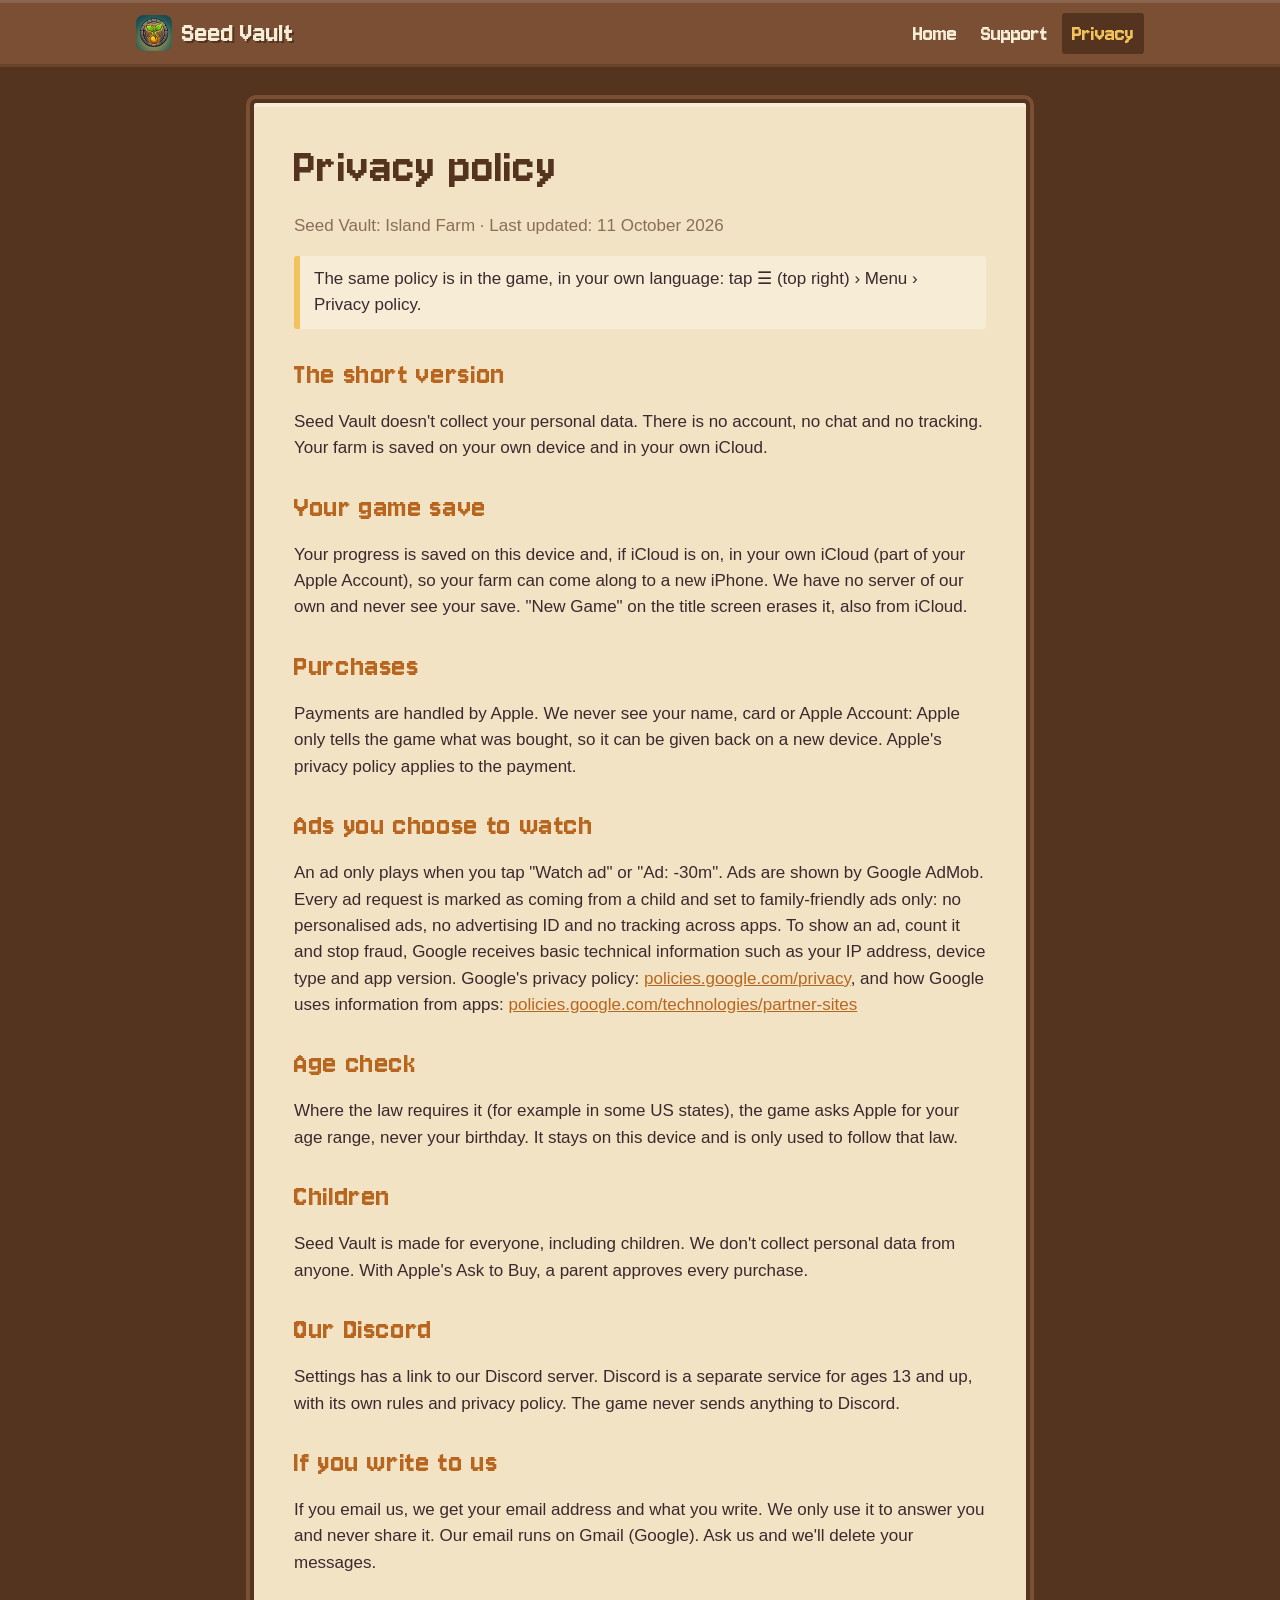
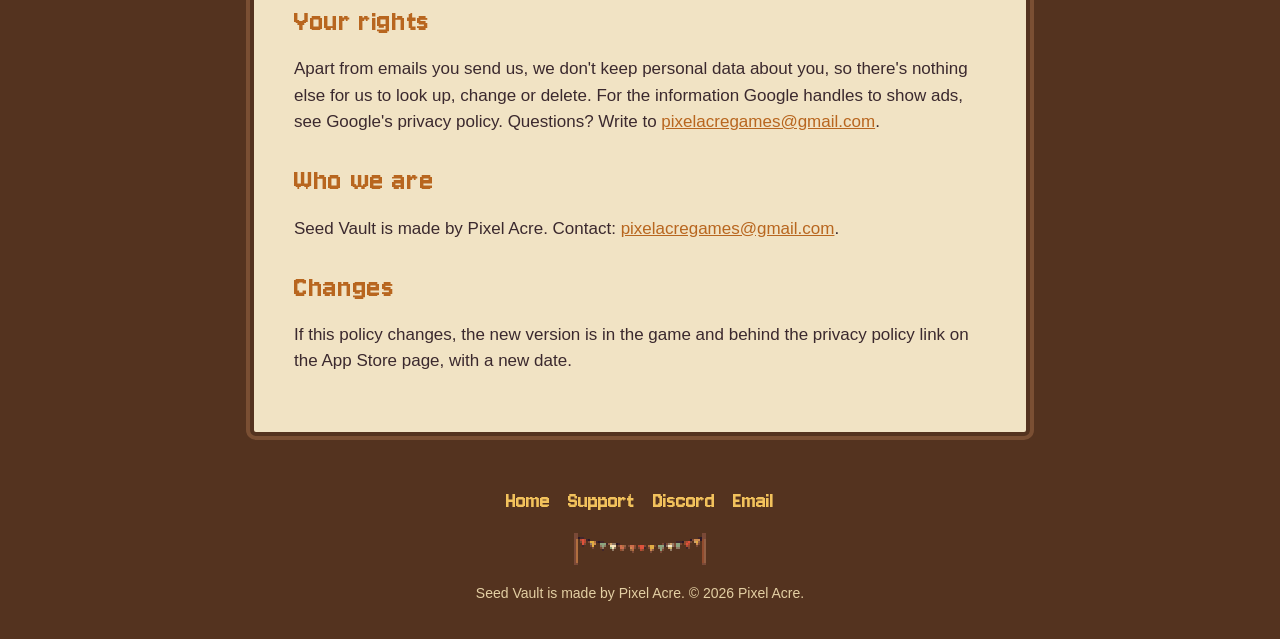
==== privacy.html @ 50d83bbb "Add files via upload" ====
<!doctype html>
<html lang="en">
<head>
  <meta charset="utf-8">
  <meta name="viewport" content="width=device-width, initial-scale=1">
  <title>Seed Vault Privacy Policy</title>
  <meta name="description" content="The privacy policy of Seed Vault, a farming game for iPhone by Pixel Acre. The game doesn't collect your personal data.">
  <meta name="theme-color" content="#7a4f33">
  <link rel="icon" type="image/png" sizes="32x32" href="images/favicon-32.png">
  <link rel="icon" type="image/png" sizes="64x64" href="images/favicon-64.png">
  <link rel="apple-touch-icon" href="images/apple-touch-icon.png">
  <link rel="stylesheet" href="style.css">
</head>
<body>
  <header class="topbar">
    <div class="inner">
      <a class="brand" href="index.html"><img src="images/favicon-64.png" alt=""><span>Seed Vault</span></a>
      <nav class="nav" aria-label="Pages">
        <a href="index.html">Home</a>
        <a href="support.html">Support</a>
        <a href="privacy.html" aria-current="page">Privacy</a>
      </nav>
    </div>
  </header>

  <main>
    <article class="panel narrow policy">
      <h1>Privacy policy</h1>
      <p class="muted">Seed Vault: Island Farm · Last updated: 11 October 2026</p>
      <p class="note">The same policy is in the game, in your own language: tap ☰ (top right) › Menu › Privacy policy.</p>

      <h2>The short version</h2>
      <p>Seed Vault doesn't collect your personal data. There is no account, no chat and no tracking. Your farm is saved on your own device and in your own iCloud.</p>

      <h2>Your game save</h2>
      <p>Your progress is saved on this device and, if iCloud is on, in your own iCloud (part of your Apple Account), so your farm can come along to a new iPhone. We have no server of our own and never see your save. "New Game" on the title screen erases it, also from iCloud.</p>

      <h2>Purchases</h2>
      <p>Payments are handled by Apple. We never see your name, card or Apple Account: Apple only tells the game what was bought, so it can be given back on a new device. Apple's privacy policy applies to the payment.</p>

      <h2>Ads you choose to watch</h2>
      <p>An ad only plays when you tap "Watch ad" or "Ad: -30m". Ads are shown by Google AdMob. Every ad request is marked as coming from a child and set to family-friendly ads only: no personalised ads, no advertising ID and no tracking across apps. To show an ad, count it and stop fraud, Google receives basic technical information such as your IP address, device type and app version. Google's privacy policy: <a href="https://policies.google.com/privacy">policies.google.com/privacy</a>, and how Google uses information from apps: <a href="https://policies.google.com/technologies/partner-sites">policies.google.com/technologies/partner-sites</a></p>

      <h2>Age check</h2>
      <p>Where the law requires it (for example in some US states), the game asks Apple for your age range, never your birthday. It stays on this device and is only used to follow that law.</p>

      <h2>Children</h2>
      <p>Seed Vault is made for everyone, including children. We don't collect personal data from anyone. With Apple's Ask to Buy, a parent approves every purchase.</p>

      <h2>Our Discord</h2>
      <p>Settings has a link to our Discord server. Discord is a separate service for ages 13 and up, with its own rules and privacy policy. The game never sends anything to Discord.</p>

      <h2>If you write to us</h2>
      <p>If you email us, we get your email address and what you write. We only use it to answer you and never share it. Our email runs on Gmail (Google). Ask us and we'll delete your messages.</p>

      <h2>Your rights</h2>
      <p>Apart from emails you send us, we don't keep personal data about you, so there's nothing else for us to look up, change or delete. For the information Google handles to show ads, see Google's privacy policy. Questions? Write to <a href="mailto:pixelacregames@gmail.com">pixelacregames@gmail.com</a>.</p>

      <h2>Who we are</h2>
      <p>Seed Vault is made by Pixel Acre. Contact: <a href="mailto:pixelacregames@gmail.com">pixelacregames@gmail.com</a>.</p>

      <h2>Changes</h2>
      <p>If this policy changes, the new version is in the game and behind the privacy policy link on the App Store page, with a new date.</p>
    </article>
  </main>

  <footer>
    <div class="links">
      <a href="index.html">Home</a>
      <a href="support.html">Support</a>
      <a href="https://discord.gg/SpHXpKDzth">Discord</a>
      <a href="mailto:pixelacregames@gmail.com">Email</a>
    </div>
    <img class="px" src="images/sprites/festival_banner.png" alt="">
    <p>Seed Vault is made by Pixel Acre. © 2026 Pixel Acre.</p>
  </footer>
</body>
</html>
---- style.css ----
/* Seed Vault website. Colours are the game's own (UI/PixelStyle.swift). */
@font-face {
  font-family: "Jersey 10";
  src: url("fonts/Jersey10.ttf") format("truetype");
  font-display: swap;
}

:root {
  --parchment: #f1e3c4;
  --parchment-dark: #e3cfa3;
  --paper: #f7edd6;
  --ink: #3b292e;
  --ink-muted: #8a6e59;
  --amber: #f2c25c;
  --amber-deep: #b8661f;
  --green: #4f7a3b;
  --wood: #7a4f33;
  --wood-dark: #54331f;
  --sky: #f7dcc0;
  --sea: #3f8fca;
  --sea-deep: #2c6ea6;
  --pixel: "Jersey 10", "Courier New", monospace;
  --text: -apple-system, BlinkMacSystemFont, "Segoe UI", Roboto, "Helvetica Neue", Arial, sans-serif;
}

* { box-sizing: border-box; }

html { -webkit-text-size-adjust: 100%; }

body {
  margin: 0;
  background: var(--wood-dark);
  color: var(--ink);
  font-family: var(--text);
  font-size: 17px;
  line-height: 1.55;
}

img.px { image-rendering: pixelated; image-rendering: crisp-edges; }

a { color: var(--amber-deep); }
a:hover { color: var(--wood-dark); }

h1, h2, h3, .pixel {
  font-family: var(--pixel);
  font-weight: normal;
  letter-spacing: 0.02em;
  line-height: 1.1;
}

/* Top bar */
.topbar {
  background: var(--wood);
  border-bottom: 4px solid var(--wood-dark);
  box-shadow: inset 0 -3px 0 rgba(0, 0, 0, 0.15), inset 0 3px 0 rgba(255, 255, 255, 0.12);
}
.topbar .inner {
  max-width: 1040px;
  margin: 0 auto;
  padding: 10px 16px;
  display: flex;
  align-items: center;
  justify-content: space-between;
  gap: 12px;
}
.brand {
  display: flex;
  align-items: center;
  gap: 10px;
  color: var(--paper);
  text-decoration: none;
  font-family: var(--pixel);
  font-size: 30px;
  text-shadow: 2px 2px 0 var(--wood-dark);
}
.brand:hover { color: var(--amber); }
.brand img { width: 36px; height: 36px; border-radius: 8px; }
.nav { display: flex; gap: 4px; flex-wrap: wrap; justify-content: flex-end; }
.nav a {
  font-family: var(--pixel);
  font-size: 24px;
  color: var(--paper);
  text-decoration: none;
  padding: 2px 10px;
  border-radius: 3px;
}
.nav a:hover, .nav a[aria-current="page"] { background: var(--wood-dark); color: var(--amber); }
.brand span { white-space: nowrap; }
@media (max-width: 480px) {
  .brand span { position: absolute; width: 1px; height: 1px; overflow: hidden; clip: rect(0 0 0 0); }
  .nav { flex-wrap: nowrap; }
  .nav a { font-size: 22px; padding: 2px 8px; }
}

/* Hero */
.hero {
  background: linear-gradient(180deg, var(--sky) 0%, #f3cfa9 34%, #9cc6e4 52%, var(--sea) 72%, var(--sea-deep) 100%);
  border-bottom: 4px solid var(--wood-dark);
}
.hero .inner {
  max-width: 1040px;
  margin: 0 auto;
  padding: 40px 16px 48px;
  display: grid;
  grid-template-columns: 1fr;
  gap: 28px;
  align-items: center;
  justify-items: center;
  text-align: center;
}
.hero .logo { width: min(100%, 528px); height: auto; filter: drop-shadow(0 4px 0 rgba(84, 51, 31, 0.35)); }
.tagline {
  display: inline-block;
  margin: 6px 0 0;
  padding: 6px 16px;
  font-family: var(--pixel);
  font-size: 28px;
  color: var(--paper);
  background: var(--wood);
  border: 3px solid var(--wood-dark);
  border-radius: 4px;
  box-shadow: inset 0 2px 0 rgba(255, 255, 255, 0.15);
}
.hero p.lead {
  max-width: 34em;
  margin: 18px auto 0;
  font-size: 19px;
  color: var(--ink);
}
.buttons { display: flex; gap: 12px; flex-wrap: wrap; justify-content: center; margin-top: 22px; }
.island {
  width: min(100%, 380px);
  height: auto;
  aspect-ratio: 4 / 5;
  object-fit: cover;
  object-position: 50% 80%;   /* the island, not the sky above it */
  border: 4px solid var(--wood-dark);
  border-radius: 6px;
  box-shadow: 0 0 0 4px var(--wood), 0 10px 0 4px rgba(0, 0, 0, 0.18);
  display: block;
}

@media (min-width: 860px) {
  .hero .inner { grid-template-columns: 1.25fr 1fr; text-align: left; justify-items: start; padding: 56px 16px 64px; }
  .hero .buttons { justify-content: flex-start; }
  .hero p.lead { margin-left: 0; }
  .hero .island { justify-self: center; }
}

/* Buttons, like the game's amber planks */
.btn {
  display: inline-flex;
  align-items: center;
  gap: 8px;
  font-family: var(--pixel);
  font-size: 26px;
  line-height: 1;
  padding: 10px 20px 12px;
  color: var(--paper);
  text-decoration: none;
  background: #d9892f;
  border: 3px solid var(--wood-dark);
  border-radius: 4px;
  box-shadow: inset 0 3px 0 rgba(255, 236, 180, 0.55), inset 0 -4px 0 rgba(84, 51, 31, 0.45);
  text-shadow: 2px 2px 0 var(--wood-dark);
  cursor: pointer;
}
.btn:hover { background: #e59a3f; color: var(--paper); }
.btn:active { transform: translateY(1px); box-shadow: inset 0 2px 0 rgba(84, 51, 31, 0.45); }
.btn.green { background: #5f8f45; }
.btn.green:hover { background: #6ea152; }
.btn.quiet { background: var(--parchment-dark); color: var(--ink); text-shadow: none; }
.btn.quiet:hover { background: var(--paper); }
.soon {
  display: inline-flex;
  align-items: center;
  font-family: var(--pixel);
  font-size: 24px;
  padding: 10px 16px 12px;
  color: var(--ink);
  background: var(--paper);
  border: 3px dashed var(--wood);
  border-radius: 4px;
}

/* Page body: parchment panel on wood */
main { padding: 0 16px; }
.panel {
  max-width: 1040px;
  margin: 28px auto;
  background: var(--parchment);
  border: 4px solid var(--wood-dark);
  border-radius: 6px;
  box-shadow: 0 0 0 4px var(--wood), inset 0 4px 0 rgba(255, 255, 255, 0.35);
  padding: 28px 22px 32px;
}
@media (min-width: 700px) { .panel { padding: 36px 40px 40px; } }
.panel.narrow { max-width: 780px; }
.panel h1 { font-size: 52px; margin: 0 0 6px; color: var(--wood-dark); }
.panel h2 { font-size: 38px; margin: 34px 0 10px; color: var(--amber-deep); }
.panel h2:first-child { margin-top: 0; }
.panel h3 { font-size: 30px; margin: 0 0 6px; color: var(--wood-dark); }
.muted { color: var(--ink-muted); }
.intro { font-size: 19px; max-width: 40em; }

/* Feature cards */
.features {
  display: grid;
  grid-template-columns: repeat(auto-fit, minmax(230px, 1fr));
  gap: 16px;
  margin-top: 18px;
}
.card {
  background: var(--parchment-dark);
  border: 3px solid var(--wood);
  border-radius: 4px;
  padding: 16px 16px 14px;
  box-shadow: inset 0 3px 0 rgba(255, 255, 255, 0.3);
}
.card .head { display: flex; align-items: center; gap: 12px; margin-bottom: 6px; }
.card .head img { width: 48px; height: 48px; object-fit: contain; }
.card ul { margin: 0; padding-left: 20px; }
.card li { margin: 4px 0; }

/* Screenshots: a grid of whole pictures (2 per row on phones, 4 on wider screens) */
.shots {
  display: grid;
  grid-template-columns: repeat(2, 1fr);
  gap: 12px;
  margin-top: 14px;
}
@media (min-width: 700px) { .shots { grid-template-columns: repeat(4, 1fr); gap: 16px; } }
.shots img {
  width: 100%;
  height: auto;
  border: 3px solid var(--wood-dark);
  border-radius: 6px;
  background: var(--wood);
}

.goodlist { list-style: none; padding: 0; margin: 10px 0 0; display: grid; gap: 10px; }
.goodlist li { display: flex; gap: 12px; align-items: flex-start; }
.goodlist li::before { content: ""; flex: 0 0 12px; height: 12px; margin-top: 8px; background: var(--green); box-shadow: 2px 2px 0 var(--wood-dark); }

/* Characters strip */
.folks { display: flex; gap: 14px; align-items: flex-end; justify-content: center; flex-wrap: wrap; margin: 24px 0 0; }
.folks img { height: 56px; width: auto; }
.folks img.pet { height: 40px; }

/* Support */
.contact {
  display: grid;
  grid-template-columns: 1fr;
  gap: 16px;
  margin: 18px 0 8px;
}
@media (min-width: 700px) { .contact { grid-template-columns: 1fr 1fr; } }
.contact .card p { margin: 6px 0 14px; }
.email { font-family: var(--pixel); font-size: 26px; word-break: break-all; color: var(--wood-dark); }

details {
  background: var(--paper);
  border: 3px solid var(--wood);
  border-radius: 4px;
  margin: 10px 0;
  padding: 0 16px;
}
details[open] { padding-bottom: 12px; }
summary {
  cursor: pointer;
  font-family: var(--pixel);
  font-size: 26px;
  color: var(--wood-dark);
  padding: 10px 0 10px 28px;
  line-height: 1.15;
  list-style: none;
  position: relative;
}
summary::-webkit-details-marker { display: none; }
summary::before {
  content: "+";
  position: absolute;
  left: 0;
  top: 9px;
  width: 20px;
  text-align: center;
  color: var(--amber-deep);
}
details[open] > summary::before { content: "\2212"; }
details p { margin: 4px 0 8px; }
.path { font-weight: 600; }

/* Privacy */
.policy h2 { font-size: 32px; margin-top: 28px; }
.policy p { max-width: 42em; }
.note { background: var(--paper); border-left: 6px solid var(--amber); padding: 10px 14px; border-radius: 3px; }

/* Footer */
footer {
  color: var(--paper);
  text-align: center;
  padding: 18px 16px 34px;
}
footer .links { display: flex; gap: 6px 18px; justify-content: center; flex-wrap: wrap; font-family: var(--pixel); font-size: 24px; }
footer a { color: var(--amber); text-decoration: none; }
footer a:hover { color: var(--paper); text-decoration: underline; }
footer p { margin: 10px 0 0; font-size: 14px; color: #e3cfa3; }
footer img { width: 132px; height: 32px; margin-top: 14px; }

:focus-visible { outline: 3px solid var(--amber); outline-offset: 2px; }
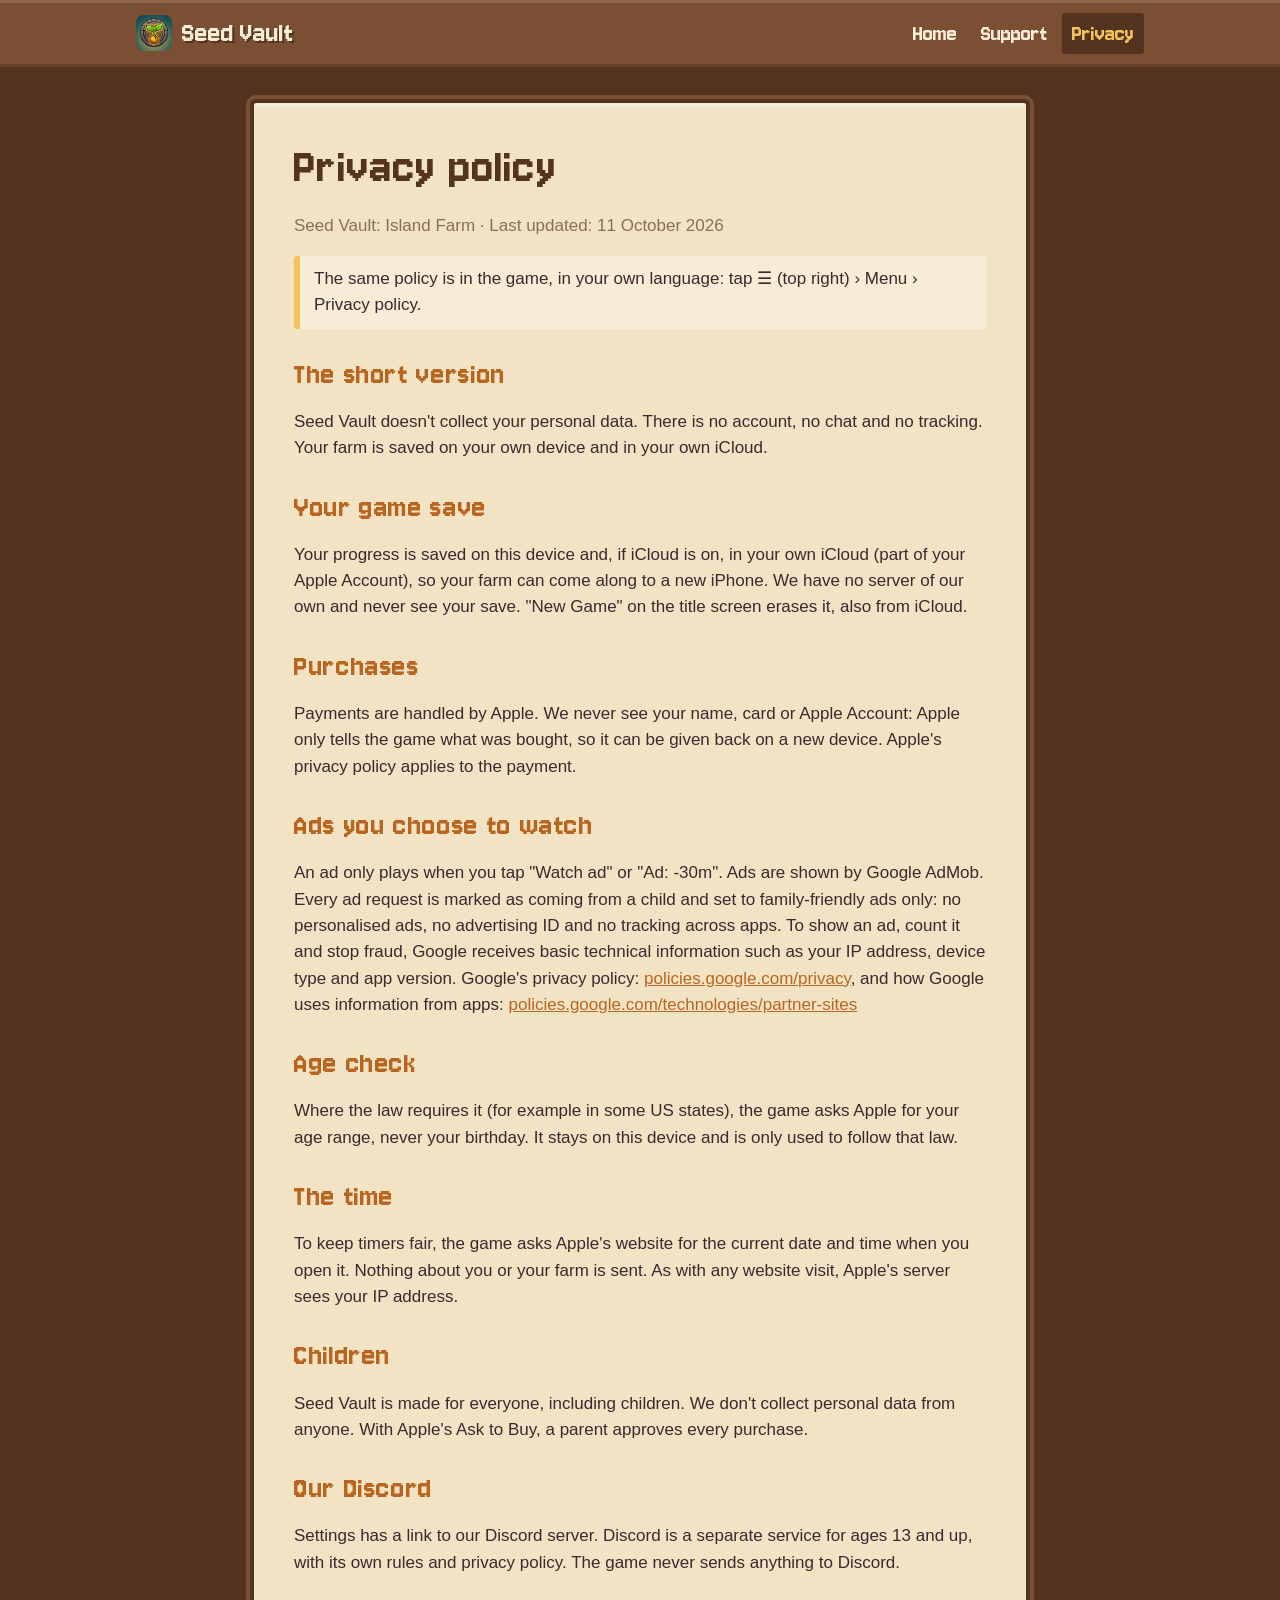
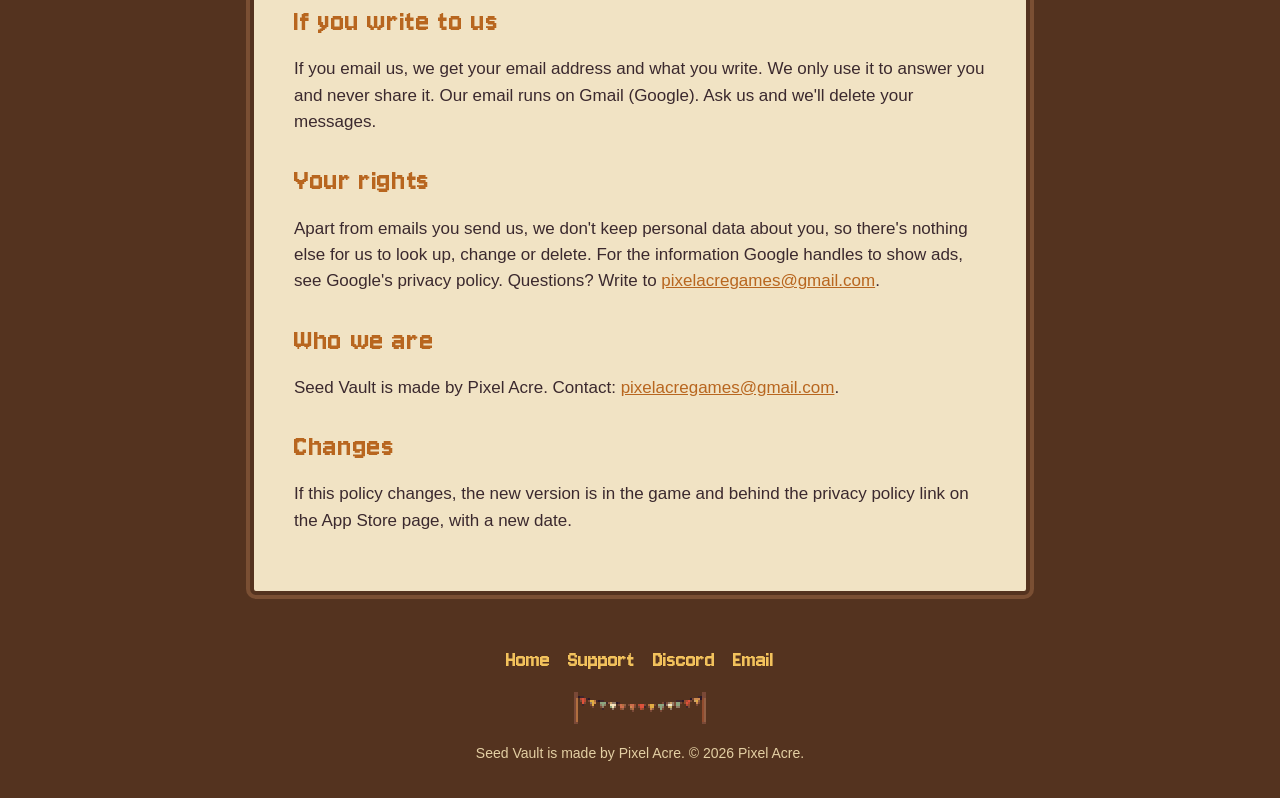
==== commit 9d8d40ff: "Add files via upload" ====
--- a/privacy.html
+++ b/privacy.html
@@ -44,6 +44,9 @@
       <h2>Age check</h2>
       <p>Where the law requires it (for example in some US states), the game asks Apple for your age range, never your birthday. It stays on this device and is only used to follow that law.</p>
 
+      <h2>The time</h2>
+      <p>To keep timers fair, the game asks Apple's website for the current date and time when you open it. Nothing about you or your farm is sent. As with any website visit, Apple's server sees your IP address.</p>
+
       <h2>Children</h2>
       <p>Seed Vault is made for everyone, including children. We don't collect personal data from anyone. With Apple's Ask to Buy, a parent approves every purchase.</p>
 
